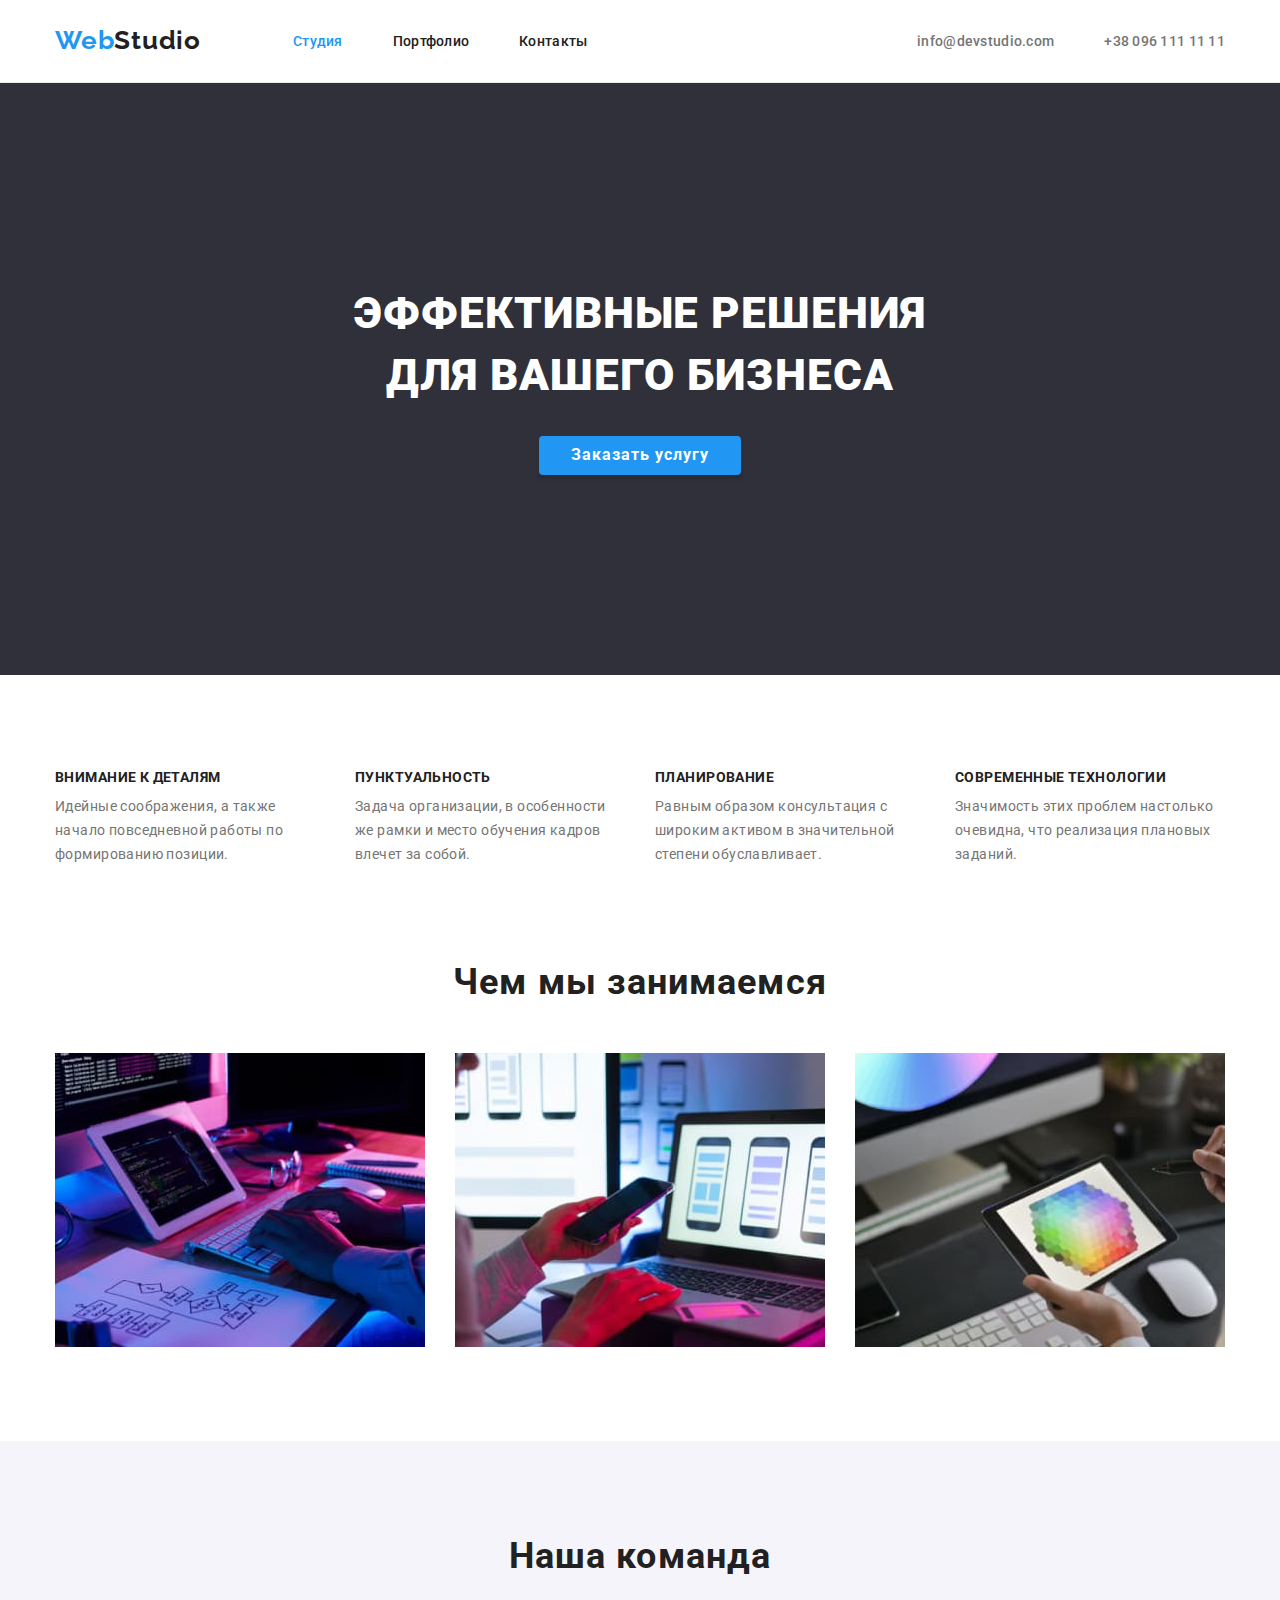
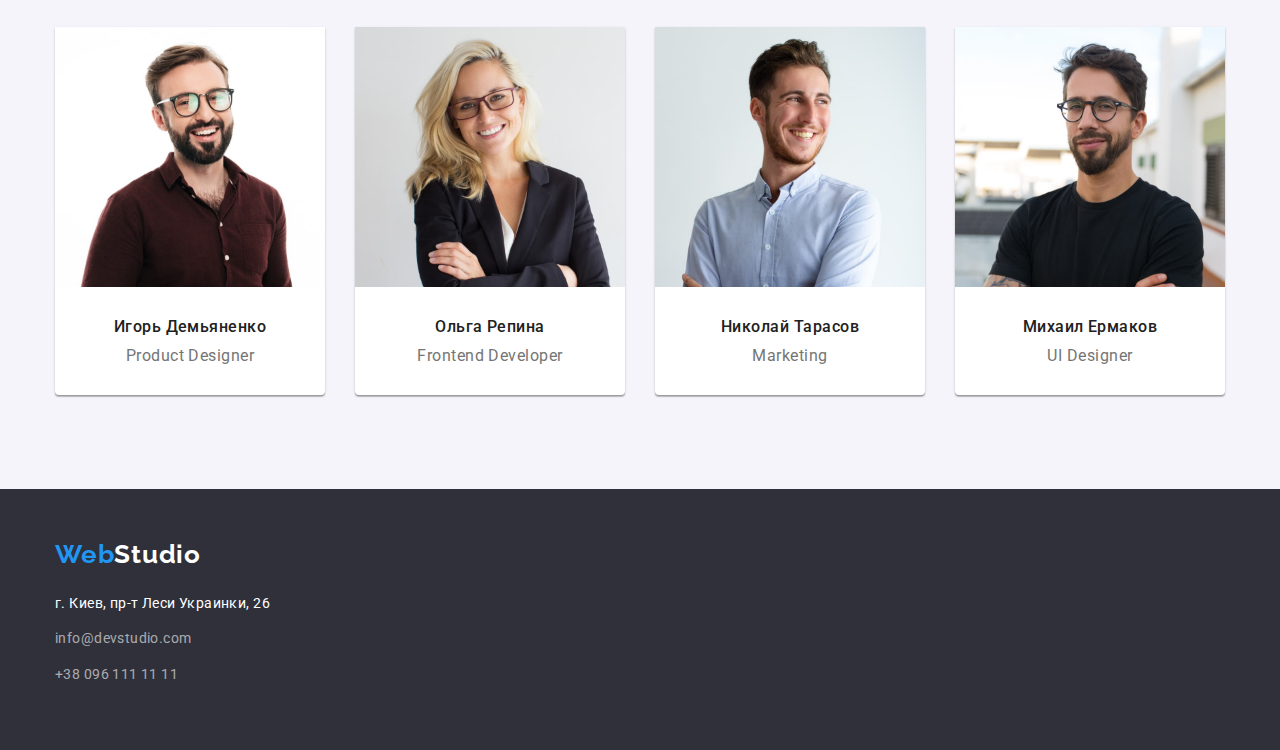
==== index.html @ e41cb5c4 "Add files via upload" ====
<!DOCTYPE html>
<html lang="en">
  <head>
    <meta charset="UTF-8" />
    <meta http-equiv="X-UA-Compatible" content="IE=edge" />
    <meta name="viewport" content="width=device-width, initial-scale=1.0" />
    <link
      rel="stylesheet"
      href="https://cdnjs.cloudflare.com/ajax/libs/modern-normalize/1.0.0/modern-normalize.min.css"
    />
    <title>Студия</title>
    <link rel="stylesheet" href="./css/styles.css" />
    <link rel="preconnect" href="https://fonts.googleapis.com" />
    <link rel="preconnect" href="https://fonts.gstatic.com" crossorigin />
    <link
      href="https://fonts.googleapis.com/css2?family=Raleway:wght@700&family=Roboto:wght@400;500;700;900&display=swap"
      rel="stylesheet"
    />
    <style>
      li {
        list-style-type: none;
      }
      ul {
        margin-left: 0;
        padding-left: 0;
      }
    </style>
  </head>
  <body class="studio-body">
    <header>
      <div class="container">
        <nav class="nav">
          <a href="" target="_blank" rel="nofollow noreferrer" class="logo">
            Web<span class="header-studio">Studio</span>
          </a>
          <ul class="nav-anchors">
            <li><a class="current" href="./index.html">Студия</a></li>
            <li><a href="./portfolio.html">Портфолио</a></li>
            <li><a href="">Контакты</a></li>
          </ul>

          <ul class="header-contacts">
            <li class="item">
              <a href="mailto:info@devstudio.com">info@devstudio.com</a>
            </li>
            <li class="item">
              <a href="tel:+38 096 111 11 11">+38 096 111 11 11</a>
            </li>
          </ul>
        </nav>
      </div>
    </header>

    <section class="service-ordering">
      <div class="container">
        <h1 class="service-ordering-title">
          Эффективные решения <br />
          для вашего бизнеса
        </h1>
        <button type="button" class="service-ordering-button">
          Заказать услугу
        </button>
      </div>
    </section>

    <section class="our-values">
      <div class="container">
        <ul class="values">
          <li>
            <h2 class="value">Внимание к деталям</h2>
            <p>
              Идейные соображения, а также начало повседневной работы по
              формированию позиции.
            </p>
          </li>

          <li>
            <h2 class="value">Пунктуальность</h2>
            <p>
              Задача организации, в особенности же рамки и место обучения кадров
              влечет за собой.
            </p>
          </li>

          <li>
            <h2 class="value">Планирование</h2>
            <p>
              Равным образом консультация с широким активом в значительной
              степени обуславливает.
            </p>
          </li>

          <li>
            <h2 class="value">Современные технологии</h2>
            <p>
              Значимость этих проблем настолько очевидна, что реализация
              плановых заданий.
            </p>
          </li>
        </ul>
      </div>
    </section>

    <section class="things-we-do-section">
      <div class="container">
        <h2 class="centered-title">Чем мы занимаемся</h2>
        <ul class="things-we-do">
          <li>
            <img
              src="./images/img1.jpg"
              alt="печатащий человек"
              width="370px"
            />
          </li>
          <li>
            <img
              src="./images/img-2.jpg"
              alt="женщина с телефоном в руках"
              width="370px"
            />
          </li>
          <li>
            <img
              src="./images/img-3.jpg"
              alt="палитра цветов на планшете"
              width="370px"
            />
          </li>
        </ul>
      </div>
    </section>

    <section class="our-team">
      <div class="container">
        <h2 class="centered-title">Наша команда</h2>

        <ul class="team-members">
          <li class="team-member">
            <img src="./images/img-4.jpg" alt="сотрудник1" width="270px" />
            <div class="card-capture">
              <h3>Игорь Демьяненко</h3>
              <p>Product Designer</p>
            </div>
          </li>

          <li class="team-member">
            <img src="./images/img-5.jpg" alt="сотрудник2" width="270px" />
            <div class="card-capture">
              <h3>Ольга Репина</h3>
              <p>Frontend Developer</p>
            </div>
          </li>

          <li class="team-member">
            <img src="./images/img-6.jpg" alt="сотрудник3" width="270px" />
            <div class="card-capture">
              <h3>Николай Тарасов</h3>
              <p>Marketing</p>
            </div>
          </li>

          <li class="team-member">
            <img src="./images/img-7.jpg" alt="сотрудник4" width="270px" />
            <div class="card-capture">
              <h3>Михаил Ермаков</h3>
              <p>UI Designer</p>
            </div>
          </li>
        </ul>
      </div>
    </section>

    <footer>
      <div class="container">
        <a class="logo" href="">Web<span class="footer-studio">Studio</span></a>
        <address>г. Киев, пр-т Леси Украинки, 26</address>
        <ul class="footer-contacts">
          <li><a href="mailto:info@devstudio.com">info@devstudio.com</a></li>
          <li><a href="tel:+38 096 111 11 11">+38 096 111 11 11</a></li>
        </ul>
      </div>
    </footer>
  </body>
</html>
---- css/styles.css ----
*,
*::before,
*::after {
  box-sizing: border-box;
}
p,
h1,
h2,
h3,
ul {
  margin: 0px;
}
:root {
  --body-background: #ffffff;
  --headline-color: #212121;
  --text-color: #757575;
  --section-background: #2f303a;
  --light-section: #f5f4fa;
  --hover-color: #2196f3;
}
body {
  font-family: Roboto, sans-serif;
  color: var(--text-color);
  position: relative;

  background: var(--body-background);
  line-height: 2;
}
h1 {
  font-weight: 900;
}
h2 {
  font-weight: 700;
  color: var(--headline-color);
}
h3,
.header-contacts {
  font-weight: 500;
  color: var(--headline-color);
  flex-direction: flex-end;
}
img {
  display: block;
}
p,
.footer-contacts {
  font-weight: 400;
}
p {
  color: var(--text-color);
}
button:active,
button:hover,
button:focus {
  color: var(--body-background);
  background-color: var(--hover-color);
  cursor: pointer;
}
header {
  display: flex;
  flex-direction: space-between;
  padding-top: 25px;
  padding-bottom: 25px;
  border-bottom: 1px solid #ececec;
}
header ul {
  display: flex;
}
.nav {
  color: var(--headline-color);
  display: flex;
  align-items: center;
}
.nav-anchors {
  display: flex;
}
.nav-anchors li:not(:last-child) {
  margin-right: 50px;
}
.nav li a {
  font-weight: 500;
  font-size: 14px;
  line-height: 1.2;
  letter-spacing: 0.02em;
  text-decoration: none;
}

.nav-anchors a {
  color: var(--headline-color);
  text-decoration: none;
}
.contacts:hover,
.footer-contacts:hover {
  color: var(--hover-color);
}
a:hover,
a:focus,
a:active {
  color: var(--hover-color);
}
.logo {
  font-family: Raleway;
  width: 145px;
  left: 215px;
  font-family: Raleway;
  font-weight: bold;
  font-size: 26px;
  line-height: 1.2;
  letter-spacing: 0.03em;
  color: var(--hover-color);
  text-decoration: none;
  margin-right: 93px;
}
.header-contacts {
  margin-left: auto;
}
.header-contacts li a {
  font-weight: 500;
  font-size: 14px;
  line-height: 1.15;
  letter-spacing: 0.02em;
  color: var(--text-color);
  text-decoration: none;
}
.header-contacts li a:hover {
  color: var(--hover-color);
}
.header-contacts .item + .item {
  margin-left: 50px;
}
.service-ordering {
  background: var(--section-background);
  padding-top: 200px;
  padding-bottom: 200px;
  letter-spacing: 0.06em;
  text-align: center;
}
.service-ordering-title {
  font-size: 44px;
  line-height: 1.4;
  text-align: center;
  text-transform: uppercase;
  color: var(--body-background);

  margin-bottom: 30px;
}
.service-ordering-button {
  font-family: inherit;
  font-size: 16px;
  font-weight: 700;
  font-style: normal;
  background: var(--hover-color);
  box-shadow: 0px 4px 4px rgba(0, 0, 0, 0.15);
  border-radius: 4px;
  letter-spacing: 00.06em;
  color: var(--body-background);

  padding: 10px 32px;
  border-style: none;
}

.header-contacts li,
.our-team li,
.things-we-do li,
.values li,
.portfolio-items li,
.filter-items li {
  display: inline-block;
}

.nav li {
  display: inline-block;
}
.our-values .container {
  width: 1200px;
}
.our-values ul {
  display: flex;
}
.values > li {
  width: 270px;
}
.values li:not(:last-child) {
  margin-right: 30px;
}
.values h2 {
  text-transform: uppercase;
  font-size: 14px;
  letter-spacing: 0.03em;
  line-height: 1.2;

  margin-bottom: 10px;
}
.values p {
  font-family: "Roboto";
  font-size: 14px;
  font-weight: 400;
  letter-spacing: 0.03em;
  line-height: 1.7;
}

.centered-title {
  text-align: center;
  font-size: 36px;
  margin-bottom: 50px;
  line-height: 1.17;
  letter-spacing: 0.03em;
}
.things-we-do-section {
  padding-top: 0;
}
.things-we-do {
  display: flex;
}
.things-we-do li:not(:last-child) {
  margin-right: 30px;
}
.our-team {
  background: var(--light-section);
  padding-bottom: 94px;
  padding-top: 94px;
  display: flex;
}
.our-team ul {
  display: flex;
}
.our-team li {
  background: var(--body-background);
  box-shadow: 0px 1px 3px rgba(0, 0, 0, 0.12), 0px 1px 1px rgba(0, 0, 0, 0.14),
    0px 2px 1px rgba(0, 0, 0, 0.2);
  border-radius: 0px 0px 4px 4px;
  text-align: center;
}

.team-members li:not(:last-child) {
  margin-right: 30px;
}
.our-team p {
  font-family: Roboto;
  font-style: normal;
  font-weight: 400;
  font-size: 16px;
  line-height: 1.2;
  letter-spacing: 0.03em;
}
.our-team h3 {
  font-style: normal;
  font-weight: 500;
  font-size: 16px;
  line-height: 1.2;
  letter-spacing: 0.03em;
}
.card-capture {
  padding-top: 30px;
  padding-bottom: 30px;
}
.team-members h3 {
  margin-bottom: 10px;
}

footer {
  background: var(--section-background);
  padding-top: 50px;
  padding-bottom: 60px;
}
footer li {
  line-height: 1.7;
}
footer li a {
  color: rgba(255, 255, 255, 0.6);
  text-decoration: none;
  font-family: inherit;
  font-style: normal;
  font-weight: 400;
  font-size: 14px;
  letter-spacing: 0.03em;
}
footer ul {
  display: inline-block;
}

.footer-contacts > li:not(:last-child) {
  margin-bottom: 9px;
}

.portfolio-items {
  padding-top: 94px;
  padding-bottom: 94px;
  margin: 0px;
}
.porfolio-item img {
  width: 370px;
}
.porfolio-item {
  background: var(--body-background);
}
.portfolio-cards {
  display: flex;
  flex-wrap: wrap;
}
.portfolio-card {
  margin-right: 30px;
  margin-bottom: 30px;
}
.portfolio-card p {
  font-family: inherit;
  font-style: normal;
  font-weight: 400;
  font-size: 16px;
  line-height: 1.87;
  letter-spacing: 0.03em;
}
.portfolio-card:nth-child(3n) {
  margin-right: 0;
}
.portfolio-card:nth-last-child(-n + 3) {
  margin-bottom: 0;
}

.portfolio-card div.item {
  padding-top: 20px;
  padding-bottom: 20px;
  padding-right: 24px;
  padding-left: 24px;
  border-bottom: 1px solid #eeeeee;
  border-right: 1px solid #eeeeee;
  border-left: 1px solid #eeeeee;
}

.portfolio-items h2 {
  font-style: normal;
  font-weight: 700;
  font-size: 18px;
  line-height: 2;
  letter-spacing: 0.06em;
}
.porfolio-items p {
  font-style: normal;
  font-weight: 400;
  font-size: 16px;
  line-height: 1.9;
}
address {
  width: 231px;
  left: 215px;
  font-style: normal;
  font-size: 14px;
  line-height: 24px;
  letter-spacing: 0.03em;
  color: var(--body-background);
  text-decoration: none;
  margin-bottom: 9px;
}

.filter-items {
  text-align: center;
  margin-bottom: 50px;
}
.filter-item {
  background: var(--light-section);
  box-shadow: none;
  font-family: inherit;
  font-weight: 500;
  font-size: 16px;
  line-height: 1.6;
  letter-spacing: 0.03em;
  color: var(--headline-color);
  border-radius: 4px;
  padding: 6px 22px;
  box-shadow: none;
  border-style: none;
  margin-right: 8px;
}

.header-studio {
  color: var(--headline-color);
}
.footer-studio {
  color: var(--body-background);
}
footer .logo {
  display: block;
  margin-bottom: 20px;
}
section {
  padding-top: 94px;
  padding-bottom: 94px;
}
.container {
  margin-left: auto;
  margin-right: auto;
  width: 1200px;
  padding-right: 15px;
  padding-left: 15px;
}

.nav li a:hover,
.nav li a:focus,
.nav li a:active,
header .current {
  color: var(--hover-color);
}
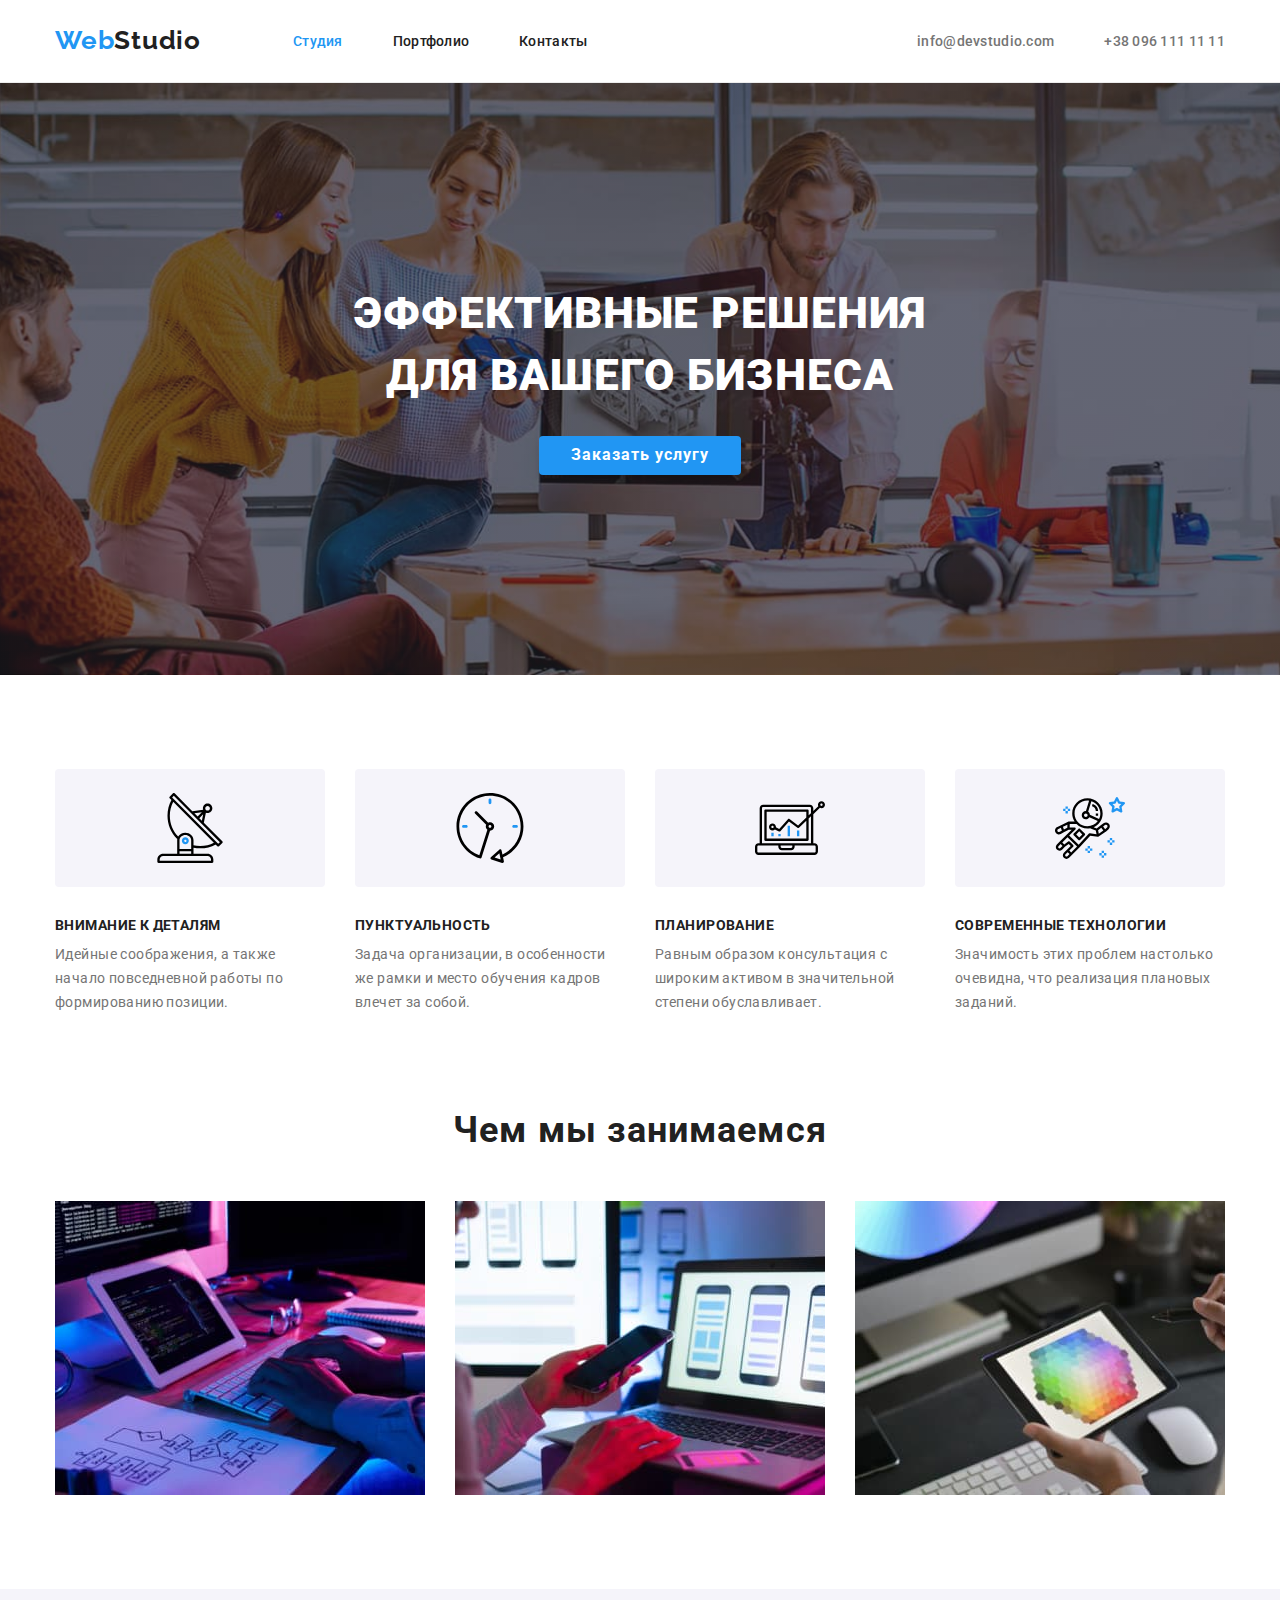
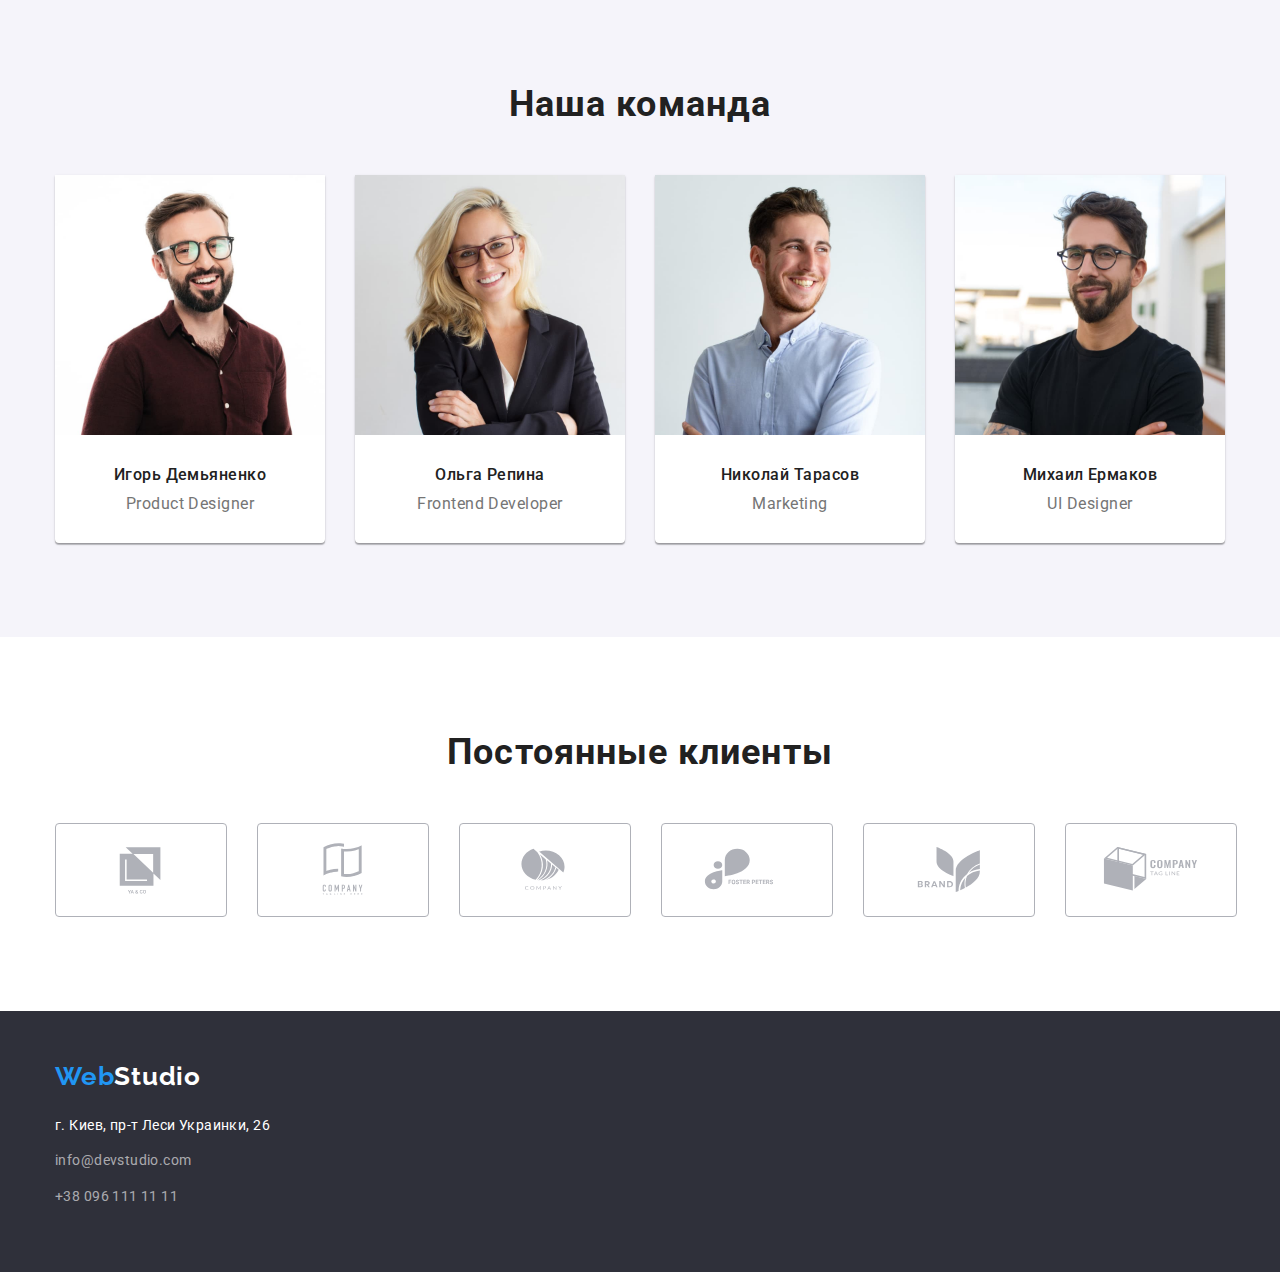
==== commit bd49308e: "added two sections" ====
--- a/index.html
+++ b/index.html
@@ -67,6 +67,11 @@
       <div class="container">
         <ul class="values">
           <li>
+            <div class="value-icon">
+              <svg width="70px" height="70px">
+                <use href="./images/icons.svg#icon-antenna"></use>
+              </svg>
+            </div>
             <h2 class="value">Внимание к деталям</h2>
             <p>
               Идейные соображения, а также начало повседневной работы по
@@ -75,6 +80,11 @@
           </li>
 
           <li>
+            <div class="value-icon">
+              <svg width="70px" height="70px">
+                <use href="./images/icons.svg#icon-clock"></use>
+              </svg>
+            </div>
             <h2 class="value">Пунктуальность</h2>
             <p>
               Задача организации, в особенности же рамки и место обучения кадров
@@ -83,6 +93,11 @@
           </li>
 
           <li>
+            <div class="value-icon">
+              <svg width="70px" height="70px">
+                <use href="./images/icons.svg#icon-diagram"></use>
+              </svg>
+            </div>
             <h2 class="value">Планирование</h2>
             <p>
               Равным образом консультация с широким активом в значительной
@@ -91,6 +106,11 @@
           </li>
 
           <li>
+            <div class="value-icon">
+              <svg width="70px" height="70px">
+                <use href="./images/icons.svg#icon-astronaut"></use>
+              </svg>
+            </div>
             <h2 class="value">Современные технологии</h2>
             <p>
               Значимость этих проблем настолько очевидна, что реализация
@@ -169,6 +189,56 @@
         </ul>
       </div>
     </section>
+    <section class="loyal-clients">
+      <div class="container">
+        <h2>Постоянные клиенты</h2>
+        <ul class="clients-icons">
+          <li></li>
+          <div class="client-icon">
+          <svg width="106px" height="60px">
+            <use href="./images/icons.svg#icon-loyal-client-1"></use>
+          </svg>
+          </div>
+          </li>
+
+          <li>
+            <div class="client-icon">
+            <svg width="106px" height="60px">
+              <use href="./images/icons.svg#icon-loyal-client-2"></use>
+            </svg>
+            </div>
+          </li>
+          <li>
+            <div class="client-icon">
+            <svg width="106px" height="60px">
+              <use href="./images/icons.svg#icon-loyal-client-3"></use>
+            </svg>
+            </div>
+          </li>
+          <li>
+            <div class="client-icon">
+            <svg width="106px" height="60px">
+              <use href="./images/icons.svg#icon-loyal-client-4"></use>
+            </svg>
+            </div>
+          </li>
+          <li>
+            <div class="client-icon">
+            <svg width="106px" height="60px">
+              <use href="./images/icons.svg#icon-loyal-client-5"></use>
+            </svg>
+            </div>
+          </li>
+          <li>
+            <div class="client-icon">
+            <svg width="106px" height="60px">
+              <use href="./images/icons.svg#icon-loyal-client-6"></use>
+            </svg>
+            </div>
+          </li>
+        </ul>
+      </div>
+    </section>
 
     <footer>
       <div class="container">
--- a/css/styles.css
+++ b/css/styles.css
@@ -129,11 +129,16 @@
   margin-left: 50px;
 }
 .service-ordering {
-  background: var(--section-background);
   padding-top: 200px;
   padding-bottom: 200px;
   letter-spacing: 0.06em;
   text-align: center;
+
+  background-image: linear-gradient(#2f303a66 40%),
+    url(../images/background-image.jpg);
+  max-width: 1600px;
+  background-size: cover;
+  background-position: center;
 }
 .service-ordering-title {
   font-size: 44px;
@@ -177,6 +182,16 @@
 .our-values ul {
   display: flex;
 }
+.value-icon {
+  background-color: #f5f4fa;
+  display: flex;
+  justify-content: center;
+  align-items: center;
+  padding-top: 24px;
+  padding-bottom: 24px;
+  margin-bottom: 30px;
+  border-radius: 4px;
+}
 .values > li {
   width: 270px;
 }
@@ -256,6 +271,37 @@
 }
 .team-members h3 {
   margin-bottom: 10px;
+}
+.loyal-clients h2 {
+  font-family: inherit;
+  font-style: normal;
+  font-weight: 700;
+  font-size: 36px;
+  line-height: 1.17;
+  text-align: center;
+  letter-spacing: 0.03em;
+  color: var(--headline-color);
+  margin-bottom: 50px;
+}
+.loyal-clients ul {
+  display: flex;
+}
+.client-icon {
+  display: flex;
+  justify-content: center;
+  align-items: center;
+  padding-top: 16px;
+  padding-bottom: 16px;
+  padding-right: 32px;
+  padding-left: 32px;
+
+  border-radius: 4px;
+  fill: #afb1b8;
+  border: 1px solid #afb1b8;
+  margin-right: 30px;
+}
+.loyal-clients li:last-child {
+  margin-right: 0;
 }
 
 footer {
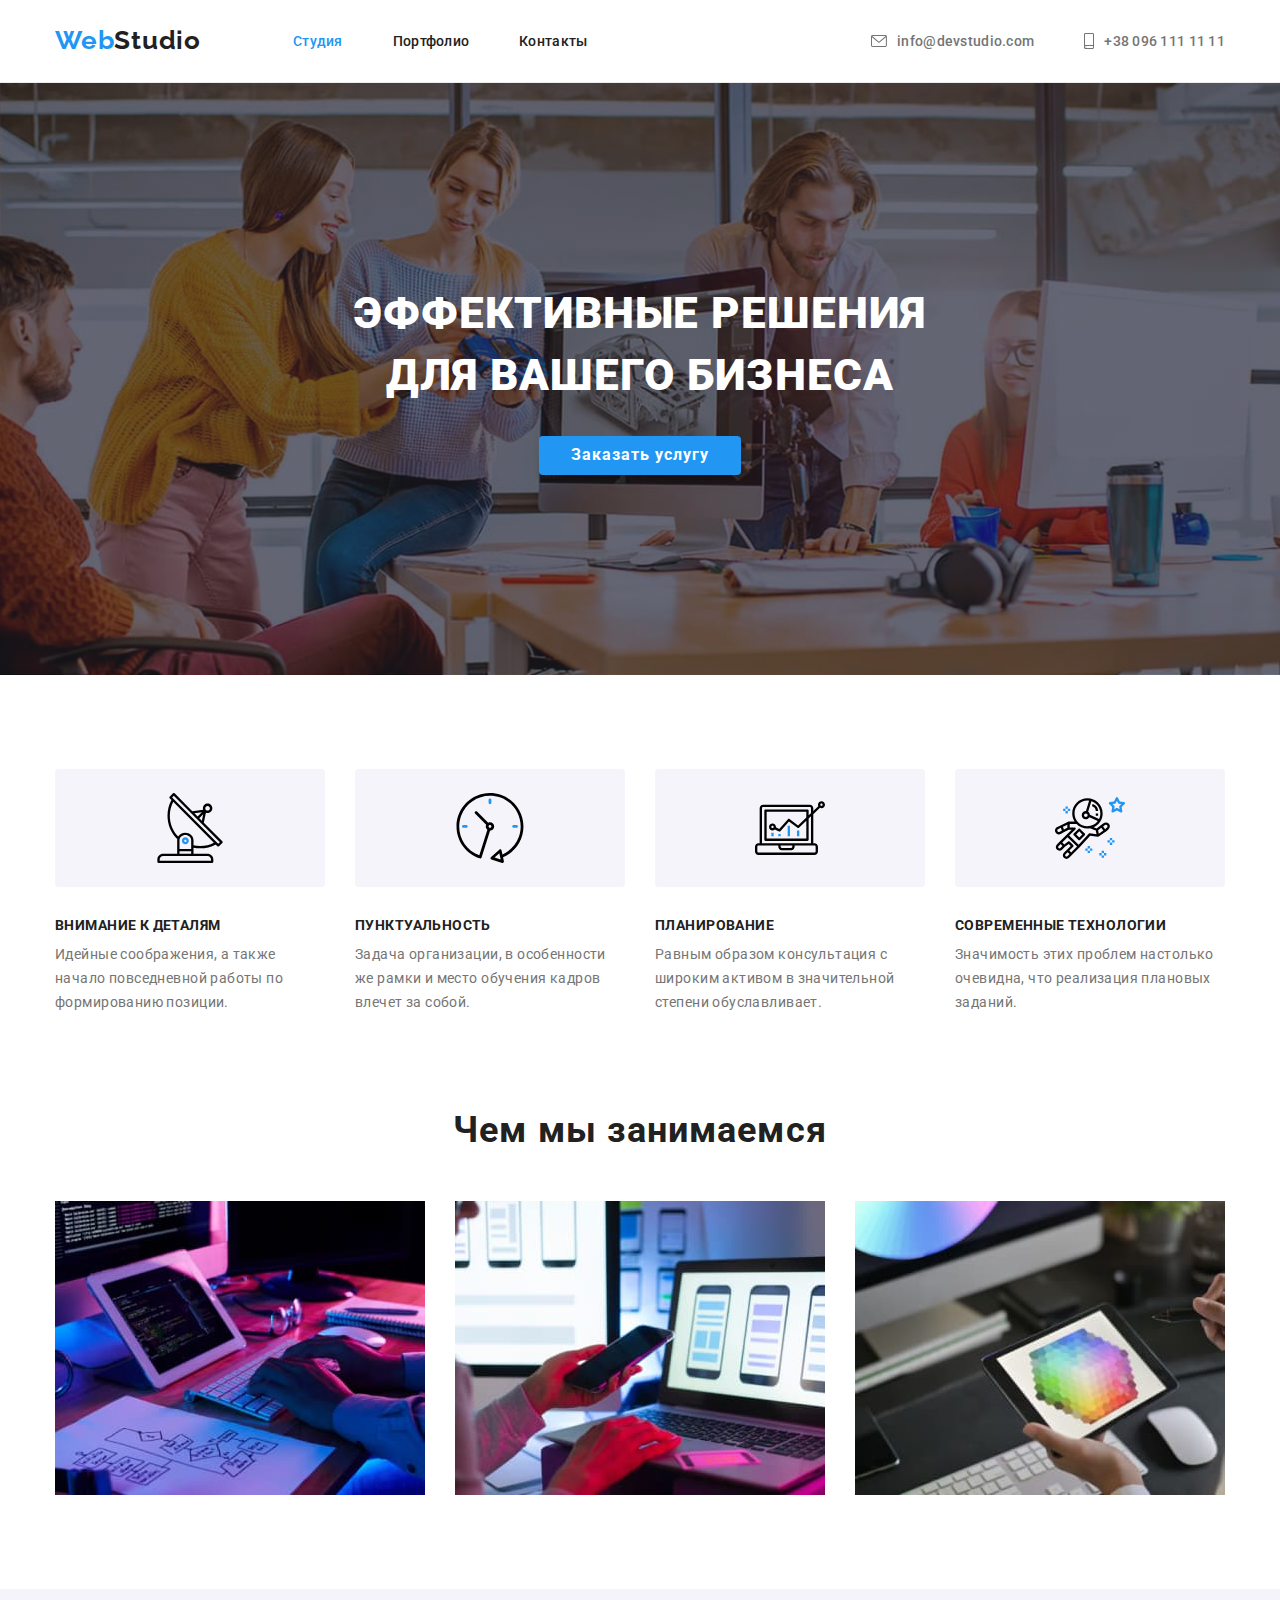
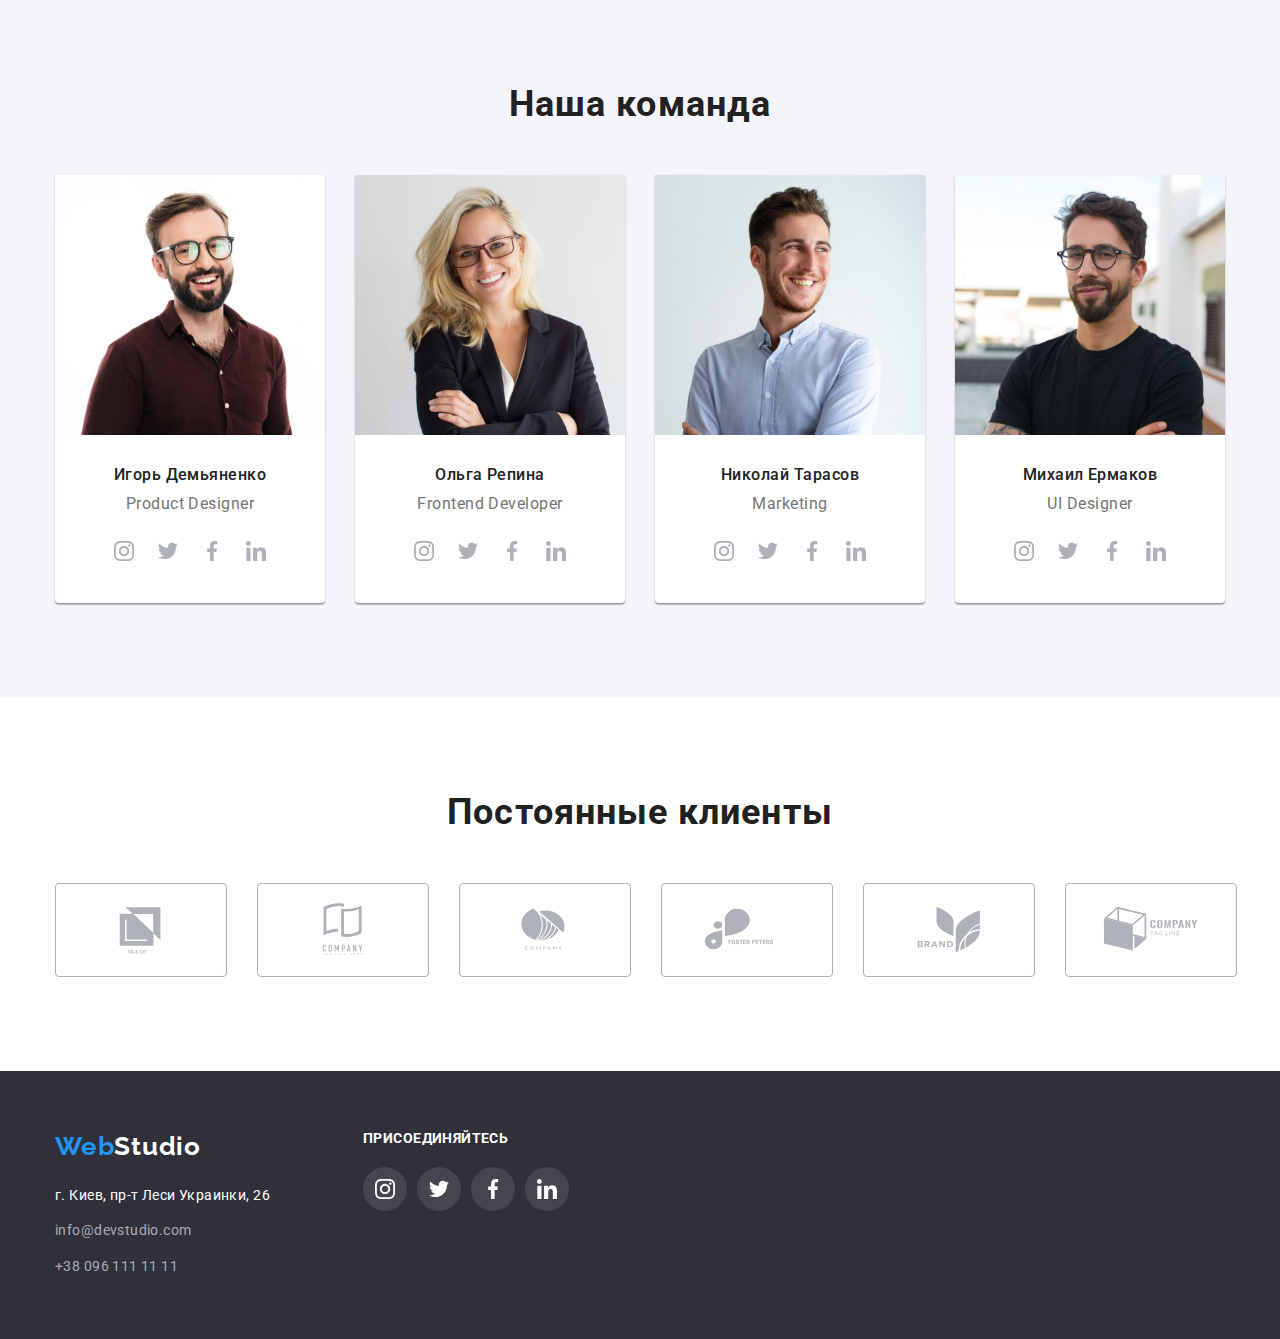
==== commit 3284aea0: "almost done" ====
--- a/index.html
+++ b/index.html
@@ -41,9 +41,15 @@
 
           <ul class="header-contacts">
             <li class="item">
+              <svg width="16px" height="12px">
+                <use href="images/icons.svg#icon-envelope"></use>
+              </svg>
               <a href="mailto:info@devstudio.com">info@devstudio.com</a>
             </li>
             <li class="item">
+              <svg width="10px" height="16px">
+                <use href="images/icons.svg#icon-smartphone"></use>
+              </svg>
               <a href="tel:+38 096 111 11 11">+38 096 111 11 11</a>
             </li>
           </ul>
@@ -161,6 +167,28 @@
               <h3>Игорь Демьяненко</h3>
               <p>Product Designer</p>
             </div>
+            <ul class="team-contacts">
+              <li class="team-contacts-icon">
+                <svg width="20px" height="20px">
+                  <use href="images/icons.svg#icon-instagram"></use>
+                </svg>
+              </li>
+              <li class="team-contacts-icon">
+                <svg width="20px" height="20px">
+                  <use href="images/icons.svg#icon-twitter"></use>
+                </svg>
+              </li>
+              <li class="team-contacts-icon">
+                <svg width="20px" height="20px">
+                  <use href="images/icons.svg#icon-facebook"></use>
+                </svg>
+              </li>
+              <li class="team-contacts-icon">
+                <svg width="20px" height="20px">
+                  <use href="images/icons.svg#icon-linkedin"></use>
+                </svg>
+              </li>
+            </ul>
           </li>
 
           <li class="team-member">
@@ -169,6 +197,28 @@
               <h3>Ольга Репина</h3>
               <p>Frontend Developer</p>
             </div>
+            <ul class="team-contacts">
+              <li class="team-contacts-icon">
+                <svg width="20px" height="20px">
+                  <use href="images/icons.svg#icon-instagram"></use>
+                </svg>
+              </li>
+              <li class="team-contacts-icon">
+                <svg width="20px" height="20px">
+                  <use href="images/icons.svg#icon-twitter"></use>
+                </svg>
+              </li>
+              <li class="team-contacts-icon">
+                <svg width="20px" height="20px">
+                  <use href="images/icons.svg#icon-facebook"></use>
+                </svg>
+              </li>
+              <li class="team-contacts-icon">
+                <svg width="20px" height="20px">
+                  <use href="images/icons.svg#icon-linkedin"></use>
+                </svg>
+              </li>
+            </ul>
           </li>
 
           <li class="team-member">
@@ -177,6 +227,28 @@
               <h3>Николай Тарасов</h3>
               <p>Marketing</p>
             </div>
+            <ul class="team-contacts">
+              <li class="team-contacts-icon">
+                <svg width="20px" height="20px">
+                  <use href="images/icons.svg#icon-instagram"></use>
+                </svg>
+              </li>
+              <li class="team-contacts-icon">
+                <svg width="20px" height="20px">
+                  <use href="images/icons.svg#icon-twitter"></use>
+                </svg>
+              </li>
+              <li class="team-contacts-icon">
+                <svg width="20px" height="20px">
+                  <use href="images/icons.svg#icon-facebook"></use>
+                </svg>
+              </li>
+              <li class="team-contacts-icon">
+                <svg width="20px" height="20px">
+                  <use href="images/icons.svg#icon-linkedin"></use>
+                </svg>
+              </li>
+            </ul>
           </li>
 
           <li class="team-member">
@@ -185,6 +257,28 @@
               <h3>Михаил Ермаков</h3>
               <p>UI Designer</p>
             </div>
+            <ul class="team-contacts">
+              <li class="team-contacts-icon">
+                <svg width="20px" height="20px">
+                  <use href="images/icons.svg#icon-instagram"></use>
+                </svg>
+              </li>
+              <li class="team-contacts-icon">
+                <svg width="20px" height="20px">
+                  <use href="images/icons.svg#icon-twitter"></use>
+                </svg>
+              </li>
+              <li class="team-contacts-icon">
+                <svg width="20px" height="20px">
+                  <use href="images/icons.svg#icon-facebook"></use>
+                </svg>
+              </li>
+              <li class="team-contacts-icon">
+                <svg width="20px" height="20px">
+                  <use href="images/icons.svg#icon-linkedin"></use>
+                </svg>
+              </li>
+            </ul>
           </li>
         </ul>
       </div>
@@ -193,47 +287,47 @@
       <div class="container">
         <h2>Постоянные клиенты</h2>
         <ul class="clients-icons">
-          <li></li>
-          <div class="client-icon">
-          <svg width="106px" height="60px">
-            <use href="./images/icons.svg#icon-loyal-client-1"></use>
-          </svg>
-          </div>
-          </li>
-
-          <li>
-            <div class="client-icon">
-            <svg width="106px" height="60px">
-              <use href="./images/icons.svg#icon-loyal-client-2"></use>
-            </svg>
-            </div>
-          </li>
-          <li>
-            <div class="client-icon">
-            <svg width="106px" height="60px">
-              <use href="./images/icons.svg#icon-loyal-client-3"></use>
-            </svg>
-            </div>
-          </li>
-          <li>
-            <div class="client-icon">
-            <svg width="106px" height="60px">
-              <use href="./images/icons.svg#icon-loyal-client-4"></use>
-            </svg>
-            </div>
-          </li>
-          <li>
-            <div class="client-icon">
-            <svg width="106px" height="60px">
-              <use href="./images/icons.svg#icon-loyal-client-5"></use>
-            </svg>
-            </div>
-          </li>
-          <li>
-            <div class="client-icon">
-            <svg width="106px" height="60px">
-              <use href="./images/icons.svg#icon-loyal-client-6"></use>
-            </svg>
+          <li>
+            <div class="client-icon">
+              <svg width="106px" height="60px">
+                <use href="./images/icons.svg#icon-loyal-client-1"></use>
+              </svg>
+            </div>
+          </li>
+
+          <li>
+            <div class="client-icon">
+              <svg width="106px" height="60px">
+                <use href="./images/icons.svg#icon-loyal-client-2"></use>
+              </svg>
+            </div>
+          </li>
+          <li>
+            <div class="client-icon">
+              <svg width="106px" height="60px">
+                <use href="./images/icons.svg#icon-loyal-client-3"></use>
+              </svg>
+            </div>
+          </li>
+          <li>
+            <div class="client-icon">
+              <svg width="106px" height="60px">
+                <use href="./images/icons.svg#icon-loyal-client-4"></use>
+              </svg>
+            </div>
+          </li>
+          <li>
+            <div class="client-icon">
+              <svg width="106px" height="60px">
+                <use href="./images/icons.svg#icon-loyal-client-5"></use>
+              </svg>
+            </div>
+          </li>
+          <li>
+            <div class="client-icon">
+              <svg width="106px" height="60px">
+                <use href="./images/icons.svg#icon-loyal-client-6"></use>
+              </svg>
             </div>
           </li>
         </ul>
@@ -242,12 +336,41 @@
 
     <footer>
       <div class="container">
-        <a class="logo" href="">Web<span class="footer-studio">Studio</span></a>
-        <address>г. Киев, пр-т Леси Украинки, 26</address>
-        <ul class="footer-contacts">
-          <li><a href="mailto:info@devstudio.com">info@devstudio.com</a></li>
-          <li><a href="tel:+38 096 111 11 11">+38 096 111 11 11</a></li>
-        </ul>
+        <div class="logo-contacts">
+          <a class="logo" href=""
+            >Web<span class="footer-studio">Studio</span></a
+          >
+          <address>г. Киев, пр-т Леси Украинки, 26</address>
+          <ul class="footer-contacts">
+            <li><a href="mailto:info@devstudio.com">info@devstudio.com</a></li>
+            <li><a href="tel:+38 096 111 11 11">+38 096 111 11 11</a></li>
+          </ul>
+        </div>
+        <div class="join">
+          <h2 class="join-title">Присоединяйтесь</h2>
+          <ul class="join-methods">
+            <li class="join-method">
+              <svg width="20px" height="20px">
+                <use href="images/icons.svg#icon-instagram"></use>
+              </svg>
+            </li>
+            <li class="join-method">
+              <svg width="20px" height="20px">
+                <use href="images/icons.svg#icon-twitter"></use>
+              </svg>
+            </li>
+            <li class="join-method">
+              <svg width="20px" height="20px">
+                <use href="images/icons.svg#icon-facebook"></use>
+              </svg>
+            </li>
+            <li class="join-method">
+              <svg width="20px" height="20px">
+                <use href="images/icons.svg#icon-linkedin"></use>
+              </svg>
+            </li>
+          </ul>
+        </div>
       </div>
     </footer>
   </body>
--- a/css/styles.css
+++ b/css/styles.css
@@ -65,6 +65,18 @@
 }
 header ul {
   display: flex;
+}
+.header-contacts .item {
+  fill: var(--text-color);
+  display: flex;
+  justify-content: center;
+  align-items: center;
+}
+.header-contacts .item svg {
+  margin-right: 10px;
+}
+.header-contacts .item:hover {
+  fill: var(--hover-color);
 }
 .nav {
   color: var(--headline-color);
@@ -134,7 +146,7 @@
   letter-spacing: 0.06em;
   text-align: center;
 
-  background-image: linear-gradient(#2f303a66 40%),
+  background-image: linear-gradient(#2f303a66 40%, #2f303a66 40%),
     url(../images/background-image.jpg);
   max-width: 1600px;
   background-size: cover;
@@ -247,8 +259,31 @@
   text-align: center;
 }
 
-.team-members li:not(:last-child) {
+.team-members .team-member:not(:last-child) {
   margin-right: 30px;
+}
+.team-contacts {
+  display: flex;
+  align-items: center;
+  justify-content: center;
+
+  padding-bottom: 30px;
+  padding-left: 32px;
+  padding-right: 32px;
+}
+.team-contacts li {
+  display: flex;
+  align-items: center;
+  justify-content: center;
+  width: 44px;
+  height: 44px;
+  border-radius: 50%;
+  box-shadow: none;
+  fill: #afb1b8;
+}
+.team-contacts li:hover {
+  fill: var(--body-background);
+  background-color: var(--hover-color);
 }
 .our-team p {
   font-family: Roboto;
@@ -267,7 +302,7 @@
 }
 .card-capture {
   padding-top: 30px;
-  padding-bottom: 30px;
+  padding-bottom: 16px;
 }
 .team-members h3 {
   margin-bottom: 10px;
@@ -286,7 +321,11 @@
 .loyal-clients ul {
   display: flex;
 }
-.client-icon {
+.loyal-clients li div:hover {
+  fill: var(--hover-color);
+  border-color: var(--hover-color);
+}
+.loyal-clients .client-icon {
   display: flex;
   justify-content: center;
   align-items: center;
@@ -306,8 +345,22 @@
 
 footer {
   background: var(--section-background);
-  padding-top: 50px;
+  display: flex;
+  flex-direction: row;
+  justify-content: flex-start;
+  margin-left: auto;
+  margin-right: auto;
+
+  padding-top: 60px;
   padding-bottom: 60px;
+  padding-right: 15px;
+  padding-left: 15px;
+}
+footer .container {
+  display: flex;
+}
+.logo-contacts {
+  margin-right: 70px;
 }
 footer li {
   line-height: 1.7;
@@ -321,10 +374,42 @@
   font-size: 14px;
   letter-spacing: 0.03em;
 }
-footer ul {
-  display: inline-block;
-}
-
+
+.join {
+  margin-right: o;
+}
+.join-title {
+  font-family: inherit;
+  font-style: normal;
+  font-weight: 700;
+  font-size: 14px;
+  line-height: 1.14;
+  letter-spacing: 0.03em;
+  text-transform: uppercase;
+  color: var(--body-background);
+  text-align: left;
+  margin-bottom: 20px;
+}
+.join-methods {
+  display: flex;
+}
+.join-methods li {
+  display: flex;
+  justify-content: center;
+  align-items: center;
+  background: rgba(255, 255, 255, 0.1);
+  fill: var(--body-background);
+  width: 44px;
+  height: 44px;
+  border-radius: 50%;
+  margin-right: 10px;
+}
+.join-methods li:last-child {
+  margin-right: 0;
+}
+.join-methods li:hover {
+  background: var(--hover-color);
+}
 .footer-contacts > li:not(:last-child) {
   margin-bottom: 9px;
 }
@@ -355,6 +440,10 @@
   font-size: 16px;
   line-height: 1.87;
   letter-spacing: 0.03em;
+}
+.portfolio-card:hover {
+  box-shadow: 0px 1px 1px rgba(0, 0, 0, 0.12), 0px 4px 4px rgba(0, 0, 0, 0.06),
+    1px 4px 6px rgba(0, 0, 0, 0.16);
 }
 .portfolio-card:nth-child(3n) {
   margin-right: 0;
@@ -417,7 +506,11 @@
   border-style: none;
   margin-right: 8px;
 }
-
+.filter-item:hover,
+:focus {
+  box-shadow: 0px 3px 1px rgba(0, 0, 0, 0.1), 0px 1px 2px rgba(0, 0, 0, 0.08),
+    0px 2px 2px rgba(0, 0, 0, 0.12);
+}
 .header-studio {
   color: var(--headline-color);
 }
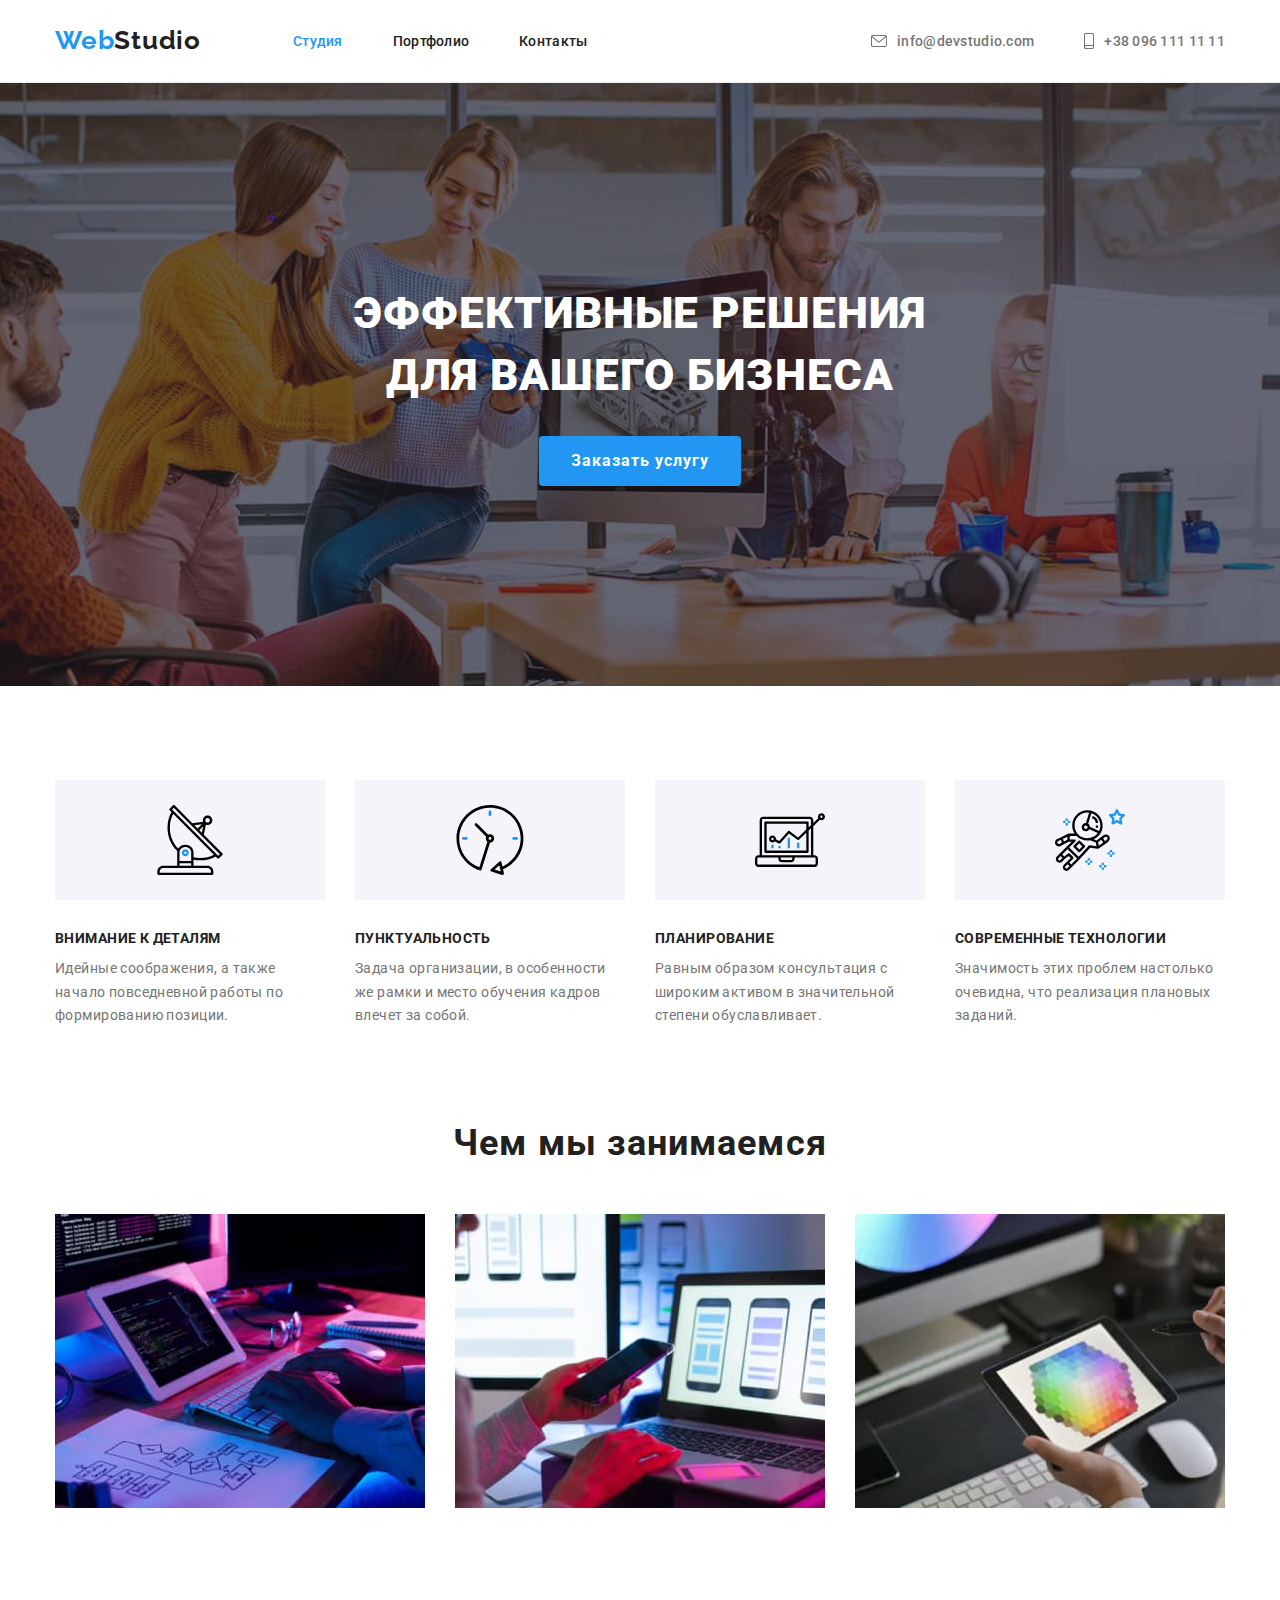
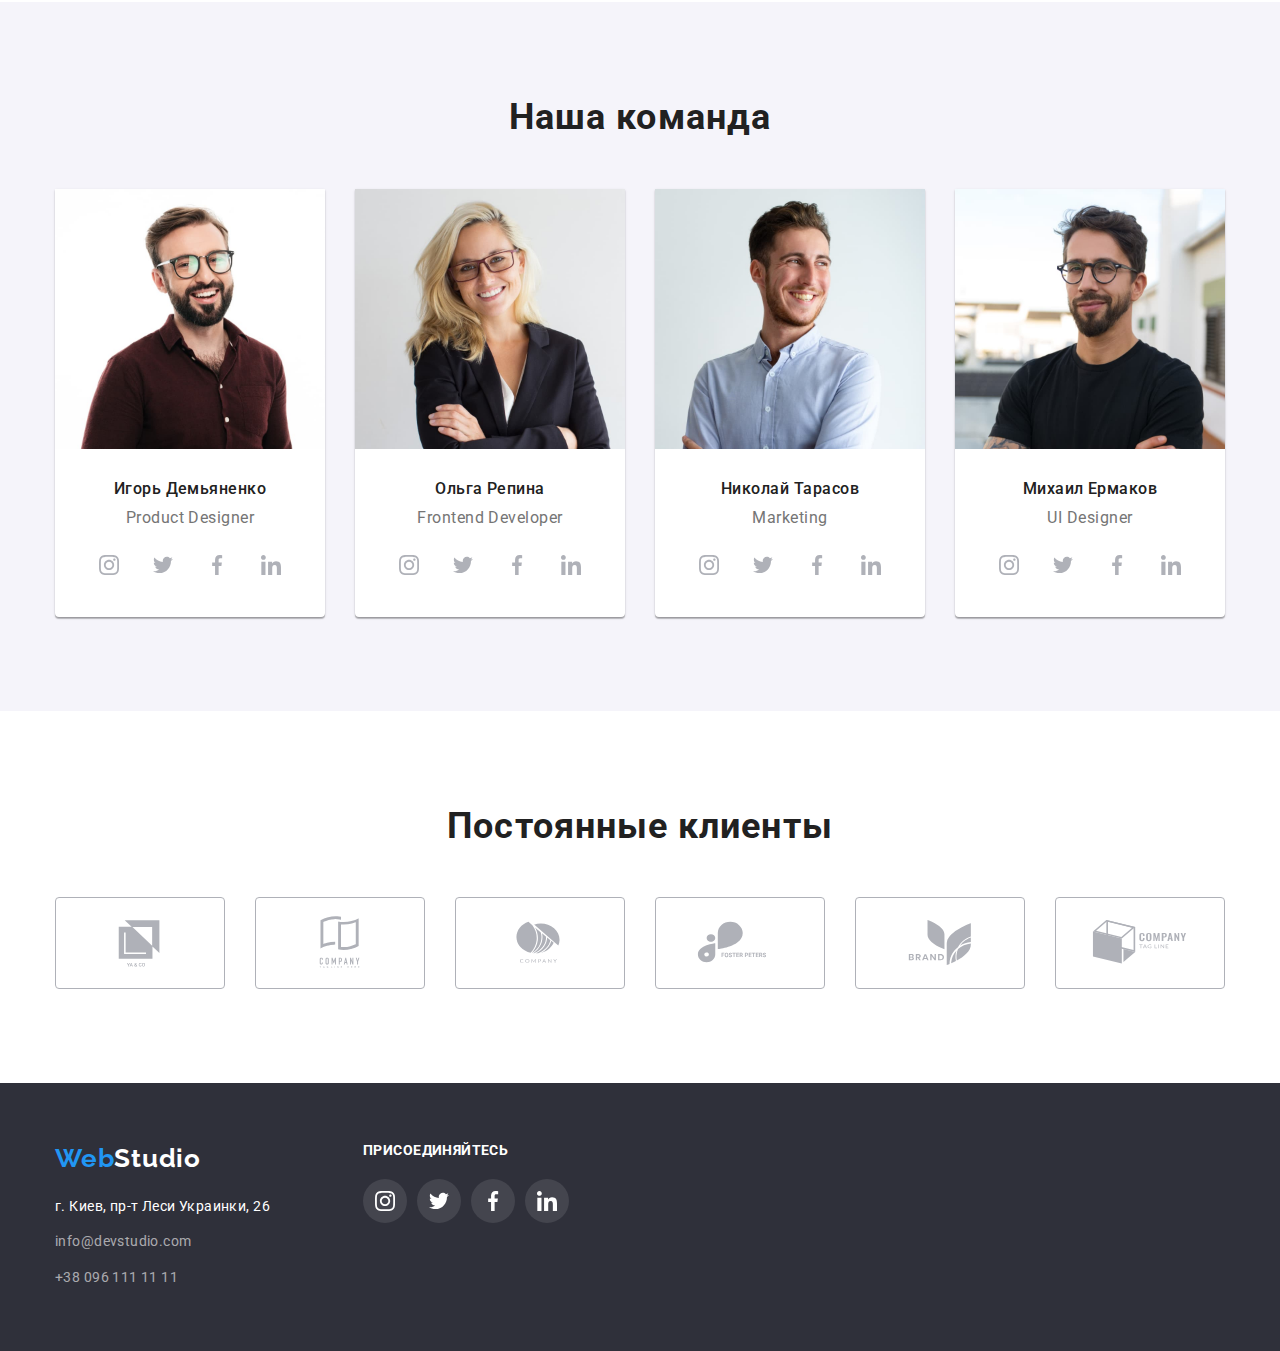
==== commit f02415f7: "turned divs into anchors" ====
--- a/index.html
+++ b/index.html
@@ -288,47 +288,47 @@
         <h2>Постоянные клиенты</h2>
         <ul class="clients-icons">
           <li>
-            <div class="client-icon">
+            <a class="client-icon">
               <svg width="106px" height="60px">
                 <use href="./images/icons.svg#icon-loyal-client-1"></use>
               </svg>
-            </div>
-          </li>
-
-          <li>
-            <div class="client-icon">
+            </a>
+          </li>
+
+          <li>
+            <a class="client-icon">
               <svg width="106px" height="60px">
                 <use href="./images/icons.svg#icon-loyal-client-2"></use>
               </svg>
-            </div>
-          </li>
-          <li>
-            <div class="client-icon">
+            </a>
+          </li>
+          <li>
+            <a class="client-icon">
               <svg width="106px" height="60px">
                 <use href="./images/icons.svg#icon-loyal-client-3"></use>
               </svg>
-            </div>
-          </li>
-          <li>
-            <div class="client-icon">
+            </a>
+          </li>
+          <li>
+            <a class="client-icon">
               <svg width="106px" height="60px">
                 <use href="./images/icons.svg#icon-loyal-client-4"></use>
               </svg>
-            </div>
-          </li>
-          <li>
-            <div class="client-icon">
+            </a>
+          </li>
+          <li>
+            <a class="client-icon">
               <svg width="106px" height="60px">
                 <use href="./images/icons.svg#icon-loyal-client-5"></use>
               </svg>
-            </div>
-          </li>
-          <li>
-            <div class="client-icon">
+            </a>
+          </li>
+          <li>
+            <a class="client-icon">
               <svg width="106px" height="60px">
                 <use href="./images/icons.svg#icon-loyal-client-6"></use>
               </svg>
-            </div>
+            </a>
           </li>
         </ul>
       </div>
--- a/css/styles.css
+++ b/css/styles.css
@@ -56,6 +56,10 @@
   background-color: var(--hover-color);
   cursor: pointer;
 }
+.join li,
+.team-contacts-icon:hover {
+  cursor: pointer;
+}
 header {
   display: flex;
   flex-direction: space-between;
@@ -75,7 +79,8 @@
 .header-contacts .item svg {
   margin-right: 10px;
 }
-.header-contacts .item:hover {
+.header-contacts .item:hover,
+.header-contacts .item:focus {
   fill: var(--hover-color);
 }
 .nav {
@@ -141,6 +146,8 @@
   margin-left: 50px;
 }
 .service-ordering {
+  margin-right: auto;
+  margin-left: auto;
   padding-top: 200px;
   padding-bottom: 200px;
   letter-spacing: 0.06em;
@@ -151,6 +158,7 @@
   max-width: 1600px;
   background-size: cover;
   background-position: center;
+  background-color: rgb(47, 48, 58);
 }
 .service-ordering-title {
   font-size: 44px;
@@ -166,6 +174,7 @@
   font-size: 16px;
   font-weight: 700;
   font-style: normal;
+  line-height: 1.87;
   background: var(--hover-color);
   box-shadow: 0px 4px 4px rgba(0, 0, 0, 0.15);
   border-radius: 4px;
@@ -195,14 +204,13 @@
   display: flex;
 }
 .value-icon {
+  width: 270px;
+  height: 120px;
   background-color: #f5f4fa;
   display: flex;
   justify-content: center;
   align-items: center;
-  padding-top: 24px;
-  padding-bottom: 24px;
   margin-bottom: 30px;
-  border-radius: 4px;
 }
 .values > li {
   width: 270px;
@@ -281,9 +289,13 @@
   box-shadow: none;
   fill: #afb1b8;
 }
-.team-contacts li:hover {
+.team-contacts li:hover,
+.team-contacts-icon:focus {
   fill: var(--body-background);
   background-color: var(--hover-color);
+}
+.team-contacts-icon:not(:last-child) {
+  margin-right: 10px;
 }
 .our-team p {
   font-family: Roboto;
@@ -321,18 +333,17 @@
 .loyal-clients ul {
   display: flex;
 }
-.loyal-clients li div:hover {
+.clients-icons li a:hover,
+.clients-icons li a:focus {
   fill: var(--hover-color);
   border-color: var(--hover-color);
 }
 .loyal-clients .client-icon {
+  width: 170px;
+  height: 92px;
   display: flex;
   justify-content: center;
   align-items: center;
-  padding-top: 16px;
-  padding-bottom: 16px;
-  padding-right: 32px;
-  padding-left: 32px;
 
   border-radius: 4px;
   fill: #afb1b8;
@@ -507,7 +518,7 @@
   margin-right: 8px;
 }
 .filter-item:hover,
-:focus {
+.filter-item:focus {
   box-shadow: 0px 3px 1px rgba(0, 0, 0, 0.1), 0px 1px 2px rgba(0, 0, 0, 0.08),
     0px 2px 2px rgba(0, 0, 0, 0.12);
 }
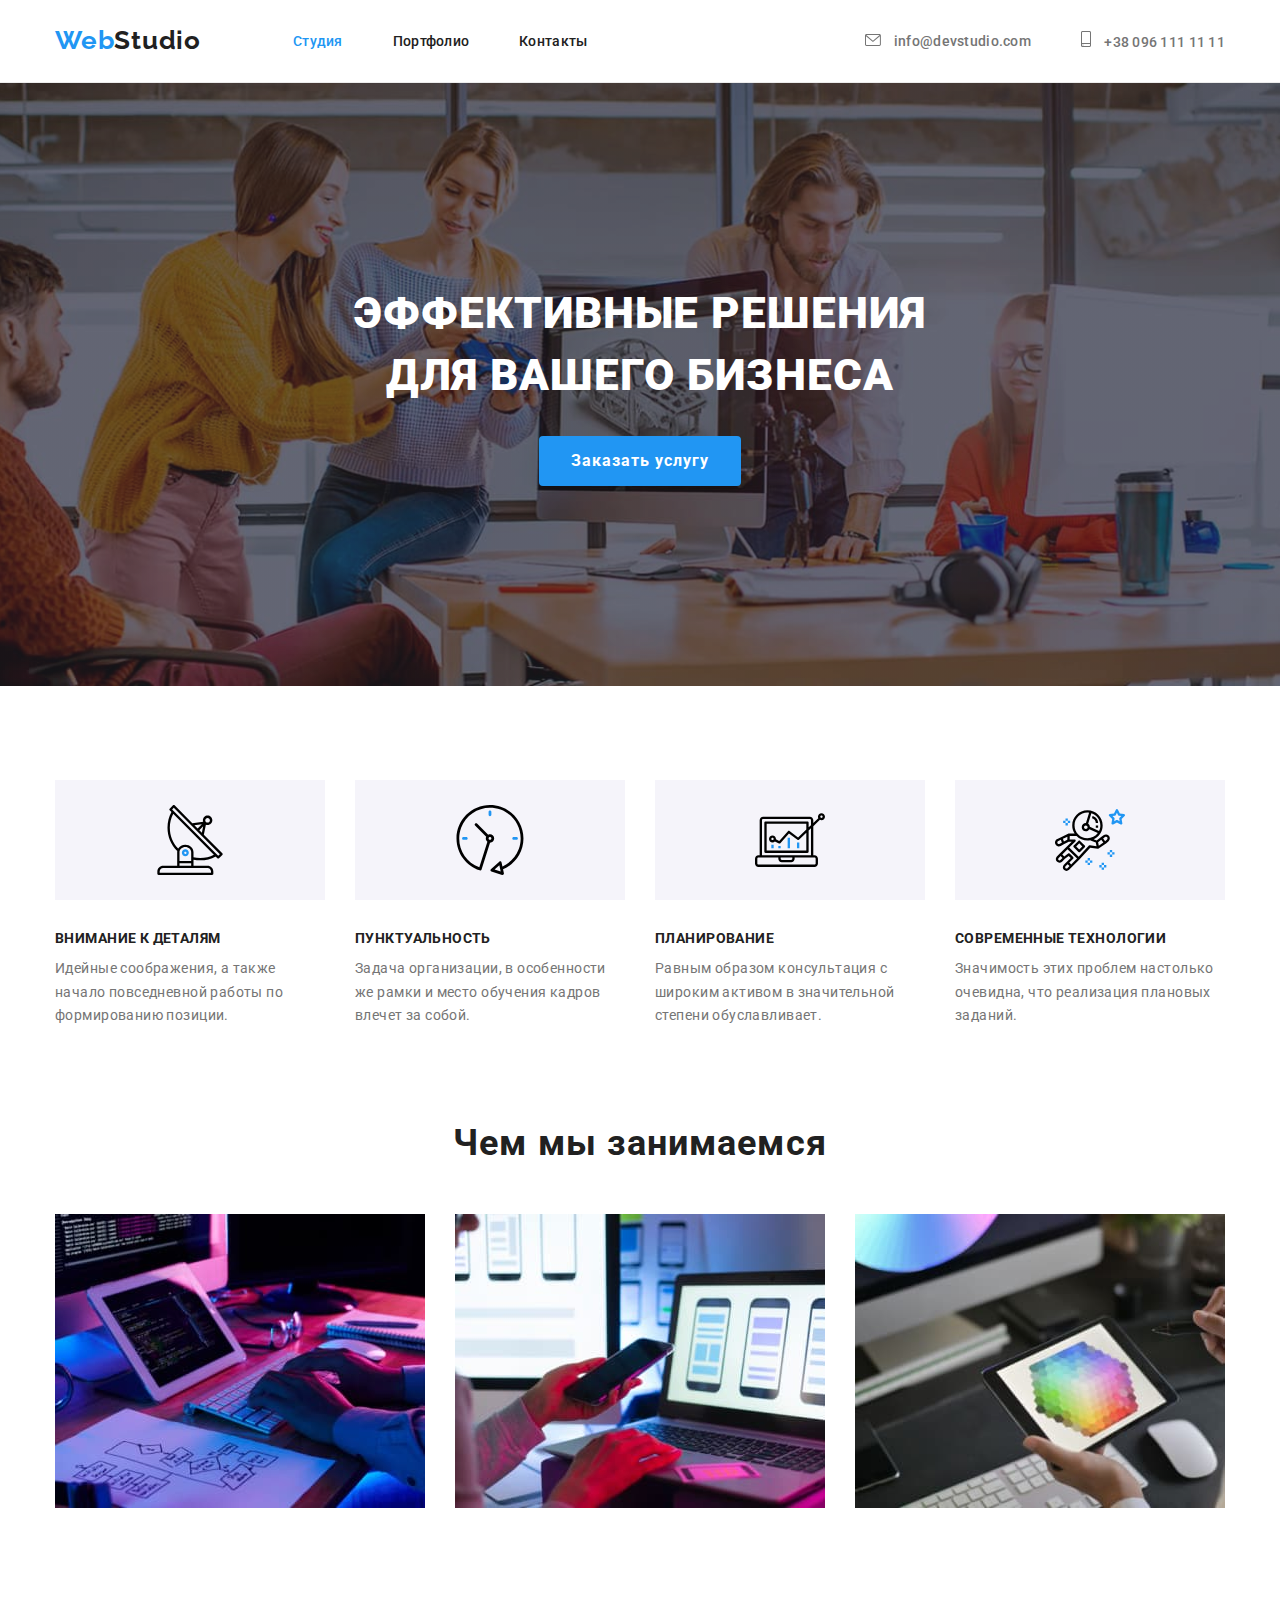
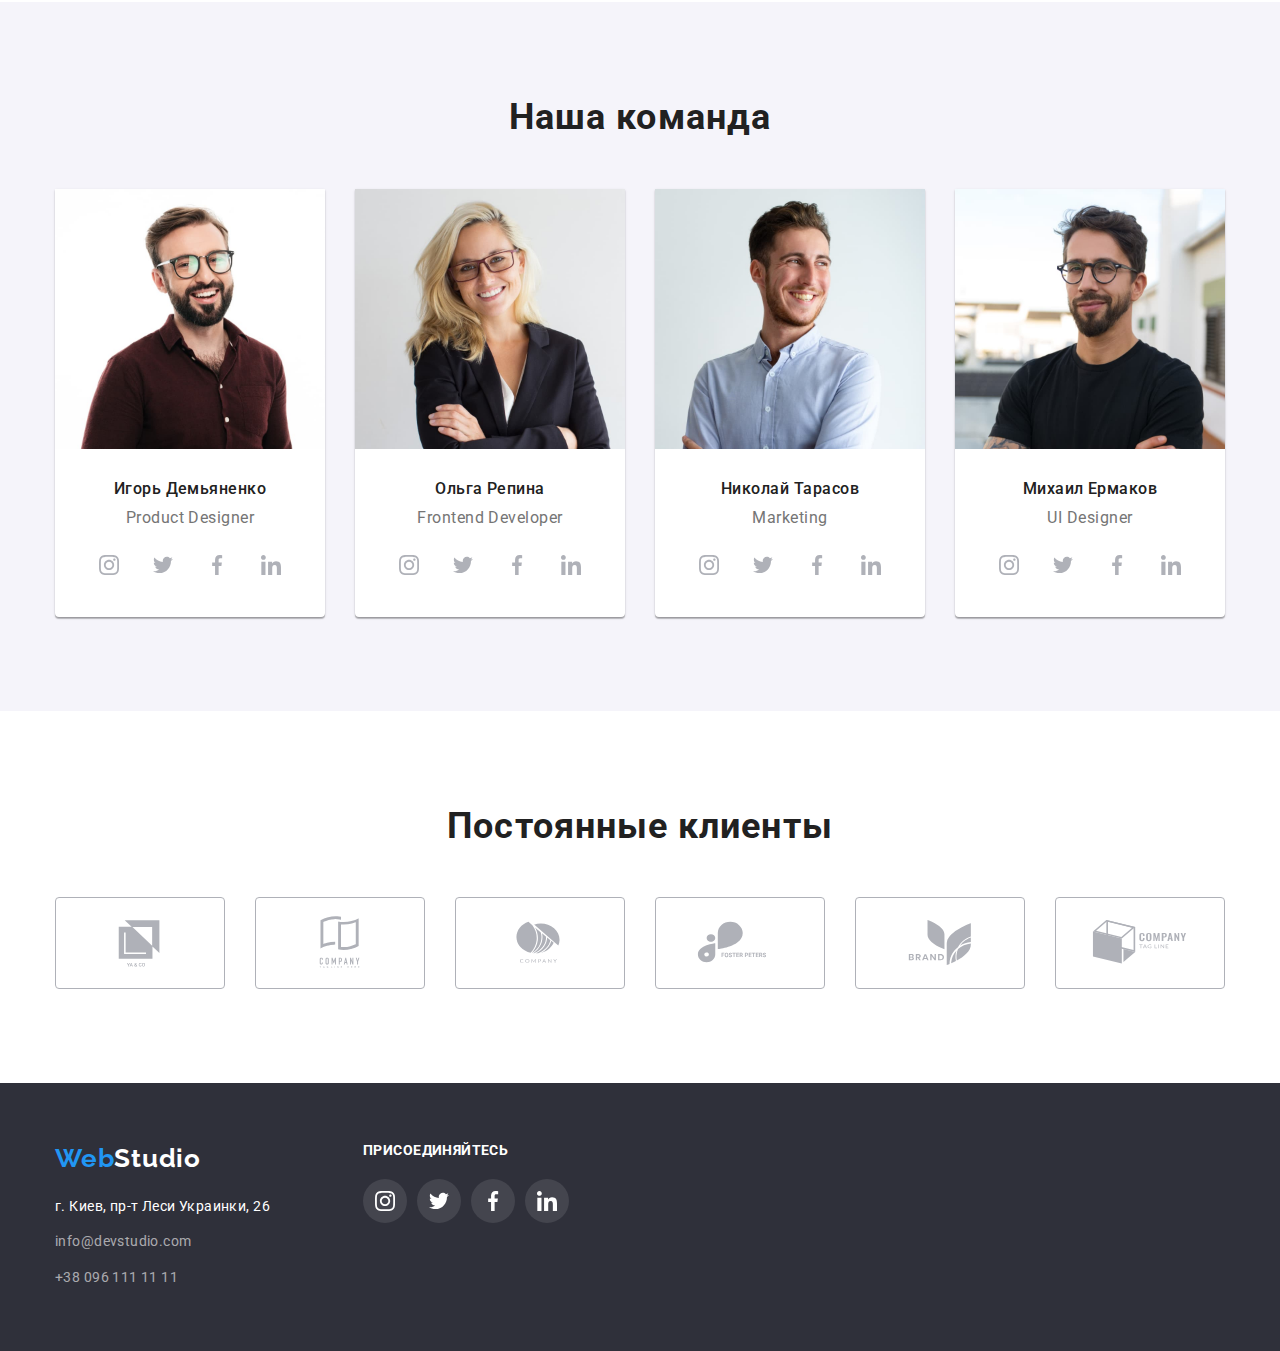
==== commit 04e0df98: "made links" ====
--- a/index.html
+++ b/index.html
@@ -41,16 +41,20 @@
 
           <ul class="header-contacts">
             <li class="item">
-              <svg width="16px" height="12px">
-                <use href="images/icons.svg#icon-envelope"></use>
-              </svg>
-              <a href="mailto:info@devstudio.com">info@devstudio.com</a>
+              <a href="mailto:info@devstudio.com">
+                <svg width="16px" height="12px">
+                  <use href="images/icons.svg#icon-envelope"></use>
+                </svg>
+                info@devstudio.com</a
+              >
             </li>
             <li class="item">
-              <svg width="10px" height="16px">
-                <use href="images/icons.svg#icon-smartphone"></use>
-              </svg>
-              <a href="tel:+38 096 111 11 11">+38 096 111 11 11</a>
+              <a href="tel:+38 096 111 11 11">
+                <svg width="10px" height="16px">
+                  <use href="images/icons.svg#icon-smartphone"></use>
+                </svg>
+                +38 096 111 11 11</a
+              >
             </li>
           </ul>
         </nav>
@@ -350,24 +354,32 @@
           <h2 class="join-title">Присоединяйтесь</h2>
           <ul class="join-methods">
             <li class="join-method">
-              <svg width="20px" height="20px">
-                <use href="images/icons.svg#icon-instagram"></use>
-              </svg>
+              <a href="">
+                <svg width="20px" height="20px">
+                  <use href="images/icons.svg#icon-instagram"></use>
+                </svg>
+              </a>
             </li>
             <li class="join-method">
-              <svg width="20px" height="20px">
-                <use href="images/icons.svg#icon-twitter"></use>
-              </svg>
+              <a href="">
+                <svg width="20px" height="20px">
+                  <use href="images/icons.svg#icon-twitter"></use>
+                </svg>
+              </a>
             </li>
             <li class="join-method">
-              <svg width="20px" height="20px">
-                <use href="images/icons.svg#icon-facebook"></use>
-              </svg>
+              <a href="">
+                <svg width="20px" height="20px">
+                  <use href="images/icons.svg#icon-facebook"></use>
+                </svg>
+              </a>
             </li>
             <li class="join-method">
-              <svg width="20px" height="20px">
-                <use href="images/icons.svg#icon-linkedin"></use>
-              </svg>
+              <a href="">
+                <svg width="20px" height="20px">
+                  <use href="images/icons.svg#icon-linkedin"></use>
+                </svg>
+              </a>
             </li>
           </ul>
         </div>
--- a/css/styles.css
+++ b/css/styles.css
@@ -114,6 +114,7 @@
 a:focus,
 a:active {
   color: var(--hover-color);
+  cursor: pointer;
 }
 .logo {
   font-family: Raleway;
@@ -376,7 +377,7 @@
 footer li {
   line-height: 1.7;
 }
-footer li a {
+.footer-contacts li a {
   color: rgba(255, 255, 255, 0.6);
   text-decoration: none;
   font-family: inherit;
@@ -415,6 +416,12 @@
   border-radius: 50%;
   margin-right: 10px;
 }
+.join-methods li a {
+  display: flex;
+  justify-content: center;
+  align-items: center;
+  fill: var(--body-background);
+}
 .join-methods li:last-child {
   margin-right: 0;
 }
@@ -443,6 +450,9 @@
 .portfolio-card {
   margin-right: 30px;
   margin-bottom: 30px;
+}
+.portfolio-card a {
+  text-decoration: none;
 }
 .portfolio-card p {
   font-family: inherit;
